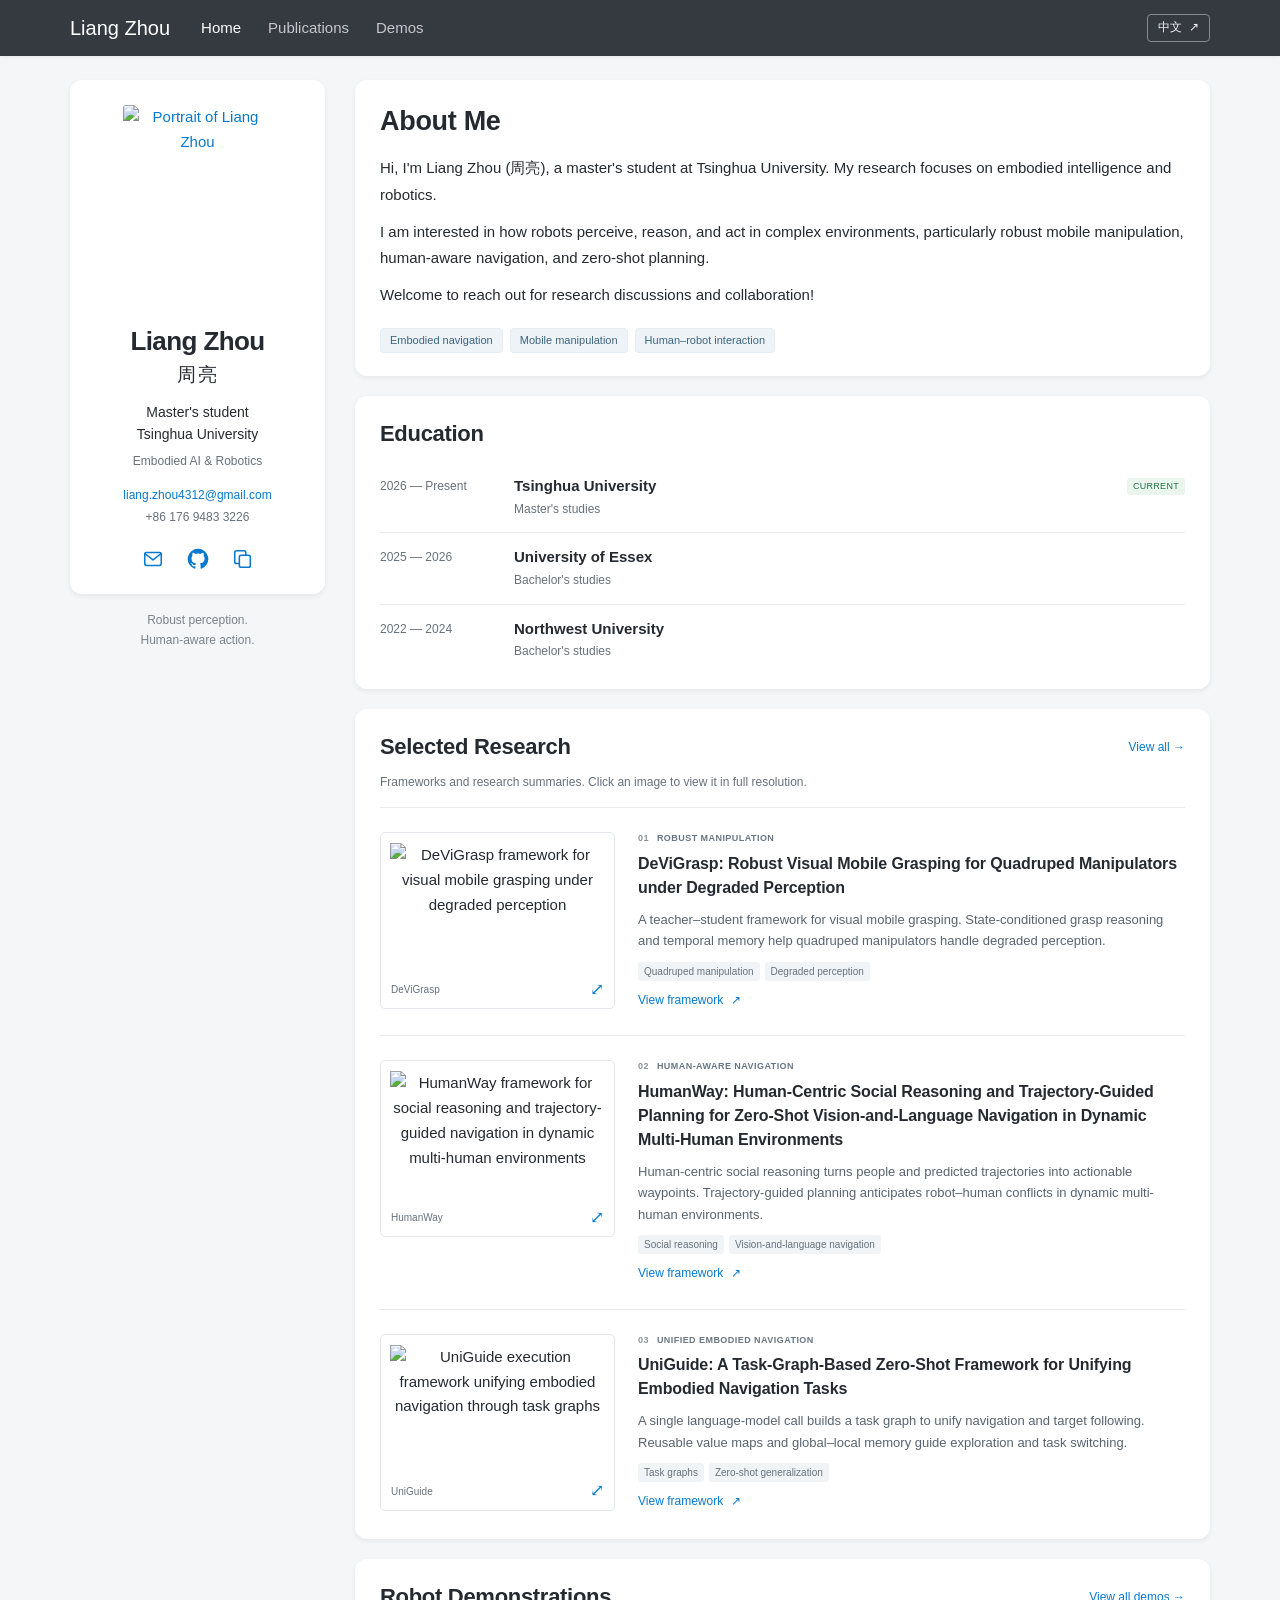
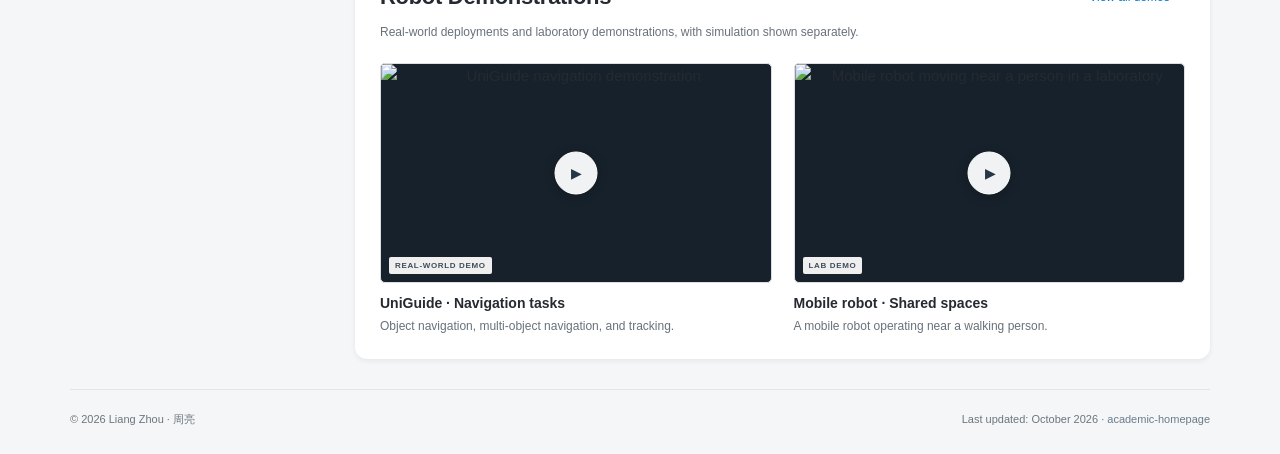
==== index.html @ 6afad13b "Add academic homepage pages and styles" ====
<!doctype html>
<html lang="en">
<head>
<meta charset="utf-8"><meta name="viewport" content="width=device-width,initial-scale=1"><meta name="theme-color" content="#343a40">
<title>Homepage - Liang Zhou · 周亮</title>
<meta name="description" content="Liang Zhou (周亮), master's student at Tsinghua University. Research in embodied navigation, human-aware planning, and robust mobile manipulation.">
<meta name="author" content="Liang Zhou"><meta property="og:title" content="Liang Zhou · 周亮"><meta property="og:description" content="Embodied intelligence, robust mobile manipulation and human-aware navigation."><meta property="og:type" content="website"><meta property="og:image" content="https://liangzhou4312-afk.github.io/assets/images/liang-zhou.jpg">
<link rel="canonical" href="https://liangzhou4312-afk.github.io/">
<link rel="icon" type="image/svg+xml" href="assets/icons/favicon.svg"><link rel="stylesheet" href="styles.css"><script defer src="script.js"></script>
</head>
<body data-page="home">
<a class="skip-link" href="#main" data-i18n="skip">Skip to content</a>
<header class="site-header"><div class="nav-wrap"><a class="wordmark" href="index.html">Liang Zhou</a><nav aria-label="Main navigation"><a href="index.html" data-i18n="navHome" class="active" aria-current="page">Home</a><a href="publications.html" data-i18n="navPublications">Publications</a><a href="showcase.html" data-i18n="navDemos">Demos</a></nav><button id="language-toggle" class="language-toggle" type="button" aria-label="切换到中文">中文</button></div></header>
<div class="site-layout"><aside class="profile-sidebar" aria-label="Personal profile">
  <div class="profile-card">
    <a href="index.html" class="portrait-link"><img class="portrait" src="assets/images/liang-zhou.jpg" width="150" height="200" alt="Portrait of Liang Zhou" fetchpriority="high"></a>
    <h1 class="profile-name">Liang Zhou <span lang="zh-CN">周亮</span></h1>
    <p class="profile-role" data-i18n="degreeRole">Master's student</p>
    <p class="profile-university">Tsinghua University</p>
    <p class="profile-field" data-i18n="profileField">Embodied AI & Robotics</p>
    <a class="profile-email" href="mailto:liang.zhou4312@gmail.com">liang.zhou4312@gmail.com</a>
    <a class="profile-phone" href="tel:+8617694833226">+86 176 9483 3226</a>
    <div class="profile-socials"><a href="mailto:liang.zhou4312@gmail.com" aria-label="Email Liang Zhou"><svg aria-hidden="true"><use href="#icon-mail"/></svg></a><a href="https://github.com/liangzhou4312-afk" target="_blank" rel="noopener noreferrer" aria-label="Liang Zhou on GitHub"><svg aria-hidden="true"><use href="#icon-github"/></svg></a><button id="copy-email" type="button" aria-label="Copy email address" title="Copy email"><svg aria-hidden="true"><use href="#icon-copy"/></svg></button></div>
  </div>
  <p class="sidebar-note" data-i18n="sidebarNote">Robust perception.
Human-aware action.</p>
</aside><main id="main" class="main-column"><section id="about" class="panel about-panel">
  <h2 data-i18n="aboutHeading">About Me</h2>
  <p data-i18n="aboutIntro">Hi, I'm Liang Zhou (周亮), a master's student at Tsinghua University. My research focuses on embodied intelligence and robotics.</p>
  <p data-i18n="aboutResearch">I am interested in how robots perceive, reason, and act in complex environments, particularly robust mobile manipulation, human-aware navigation, and zero-shot planning.</p>
  <p data-i18n="aboutWelcome">Welcome to reach out for research discussions and collaboration!</p>
  <div class="interest-tags"><span data-i18n="interest1">Embodied navigation</span><span data-i18n="interest2">Mobile manipulation</span><span data-i18n="interest3">Human–robot interaction</span></div>
</section><section id="education" class="panel education-panel"><h2 data-i18n="educationHeading">Education</h2><div class="education-list">
        <div class="education-row current"><div class="education-date" data-i18n="tsinghuaDate">2026 — Present</div><div class="education-school"><h3>Tsinghua University</h3><p data-i18n="master">Master's studies</p></div><span class="education-status" data-i18n="current">CURRENT</span></div>
        <div class="education-row"><div class="education-date">2025 — 2026</div><div class="education-school"><h3>University of Essex</h3><p data-i18n="bachelor">Bachelor's studies</p></div></div>
        <div class="education-row"><div class="education-date">2022 — 2024</div><div class="education-school"><h3>Northwest University</h3><p data-i18n="bachelor">Bachelor's studies</p></div></div></div></section><section id="research" class="panel research-panel"><div class="panel-heading"><h2 data-i18n="researchHeading">Selected Research</h2><a class="section-more" href="publications.html" data-i18n="viewAllResearch">View all →</a></div><p class="panel-note" data-i18n="frameworkNote">Frameworks and research summaries. Click an image to view it in full resolution.</p><div class="research-list">
        <article class="research-item">
          <button class="framework-button" type="button" data-figure="assets/images/devigrasp-framework.png" data-figure-title="DeViGrasp — Framework" aria-label="Enlarge DeViGrasp framework">
            <img src="assets/images/devigrasp-framework.png" alt="DeViGrasp framework for visual mobile grasping under degraded perception" loading="lazy" width="1200" height="620">
            <span class="image-label">DeViGrasp <span aria-hidden="true">⤢</span></span>
          </button>
          <div class="research-copy"><div class="paper-kicker"><span>01</span><span data-i18n="deviCategory">ROBUST MANIPULATION</span></div><h3>DeViGrasp: Robust Visual Mobile Grasping for Quadruped Manipulators under Degraded Perception</h3><p data-i18n="deviSummary">A teacher–student framework for visual mobile grasping. State-conditioned grasp reasoning and temporal memory help quadruped manipulators handle degraded perception.</p><div class="tags"><span data-i18n="tagQuadruped">Quadruped manipulation</span><span data-i18n="tagPerception">Degraded perception</span></div><button class="inline-action" type="button" data-figure="assets/images/devigrasp-framework.png" data-figure-title="DeViGrasp — Framework"><span data-i18n="viewFramework">View framework</span><span aria-hidden="true">↗</span></button></div>
        </article>
        <article class="research-item">
          <button class="framework-button" type="button" data-figure="assets/images/humanway-framework.png" data-figure-title="HumanWay — Framework" aria-label="Enlarge HumanWay framework">
            <img src="assets/images/humanway-framework.png" alt="HumanWay framework for social reasoning and trajectory-guided navigation in dynamic multi-human environments" loading="lazy" width="1200" height="620">
            <span class="image-label">HumanWay <span aria-hidden="true">⤢</span></span>
          </button>
          <div class="research-copy"><div class="paper-kicker"><span>02</span><span data-i18n="humanCategory">HUMAN-AWARE NAVIGATION</span></div><h3>HumanWay: Human-Centric Social Reasoning and Trajectory-Guided Planning for Zero-Shot Vision-and-Language Navigation in Dynamic Multi-Human Environments</h3><p data-i18n="humanSummary">Human-centric social reasoning turns people and predicted trajectories into actionable waypoints. Trajectory-guided planning anticipates robot–human conflicts in dynamic multi-human environments.</p><div class="tags"><span data-i18n="tagSocial">Social reasoning</span><span data-i18n="tagVLN">Vision-and-language navigation</span></div><button class="inline-action" type="button" data-figure="assets/images/humanway-framework.png" data-figure-title="HumanWay — Framework"><span data-i18n="viewFramework">View framework</span><span aria-hidden="true">↗</span></button></div>
        </article>
        <article class="research-item">
          <button class="framework-button" type="button" data-figure="assets/images/uniguide-framework.png" data-figure-title="UniGuide — Framework" aria-label="Enlarge UniGuide framework">
            <img src="assets/images/uniguide-framework.png" alt="UniGuide execution framework unifying embodied navigation through task graphs" loading="lazy" width="1200" height="620">
            <span class="image-label">UniGuide <span aria-hidden="true">⤢</span></span>
          </button>
          <div class="research-copy"><div class="paper-kicker"><span>03</span><span data-i18n="uniCategory">UNIFIED EMBODIED NAVIGATION</span></div><h3>UniGuide: A Task-Graph-Based Zero-Shot Framework for Unifying Embodied Navigation Tasks</h3><p data-i18n="uniSummary">A single language-model call builds a task graph to unify navigation and target following. Reusable value maps and global–local memory guide exploration and task switching.</p><div class="tags"><span data-i18n="tagGraph">Task graphs</span><span data-i18n="tagZero">Zero-shot generalization</span></div><button class="inline-action" type="button" data-figure="assets/images/uniguide-framework.png" data-figure-title="UniGuide — Framework"><span data-i18n="viewFramework">View framework</span><span aria-hidden="true">↗</span></button></div>
        </article></div></section><section id="demos" class="panel demos-panel"><div class="panel-heading"><h2 data-i18n="allDemosHeading">Robot Demonstrations</h2><a class="section-more" href="showcase.html" data-i18n="viewAllDemos">View all demos →</a></div><p class="panel-note" data-i18n="demoPageNote">Real-world deployments and laboratory demonstrations, with simulation shown separately.</p><div class="video-grid"><article class="video-card"><button class="video-preview" type="button" data-video="assets/videos/uniguide-deployment.mp4" data-title-key="videoUni" aria-label="Play UniGuide demonstration"><img src="assets/images/video-uniguide.jpg" alt="UniGuide navigation demonstration" width="1280" height="720" loading="lazy"><span class="play-button" aria-hidden="true">▶</span><span class="video-badge" data-i18n="badgeDeployment">REAL-WORLD DEMO</span></button><div class="video-caption"><h3 data-i18n="videoUni">UniGuide · Navigation tasks</h3><p data-i18n="videoUniText">Object navigation, multi-object navigation, and tracking.</p></div></article><article class="video-card"><button class="video-preview" type="button" data-video="assets/videos/mobile-robot-human-demo.mp4" data-title-key="videoMobile" aria-label="Play mobile robot laboratory demonstration"><img src="assets/images/video-mobile-robot.jpg" alt="Mobile robot moving near a person in a laboratory" width="1280" height="720" loading="lazy"><span class="play-button" aria-hidden="true">▶</span><span class="video-badge" data-i18n="badgeLab">LAB DEMO</span></button><div class="video-caption"><h3 data-i18n="videoMobile">Mobile robot · Shared spaces</h3><p data-i18n="videoMobileText">A mobile robot operating near a walking person.</p></div></article></div></section></main></div>
<footer class="site-footer"><span>© <span id="year">2026</span> Liang Zhou · 周亮</span><span><span data-i18n="lastUpdated">Last updated: October 2026</span> · <a href="https://github.com/luost26/academic-homepage" target="_blank" rel="noopener noreferrer">academic-homepage</a></span></footer>
  <dialog id="media-dialog" aria-labelledby="dialog-title"><div class="dialog-toolbar"><h2 id="dialog-title"></h2><button id="close-dialog" type="button" aria-label="Close viewer"><span aria-hidden="true">×</span></button></div><div id="dialog-content"></div></dialog>
<div id="toast" role="status" aria-live="polite"></div>
  <svg class="icon-sprite" xmlns="http://www.w3.org/2000/svg" aria-hidden="true"><symbol id="icon-github" viewBox="0 0 24 24"><path fill="currentColor" d="M12 .8a11.2 11.2 0 0 0-3.54 21.83c.56.1.77-.24.77-.54v-2.17c-3.12.68-3.78-1.33-3.78-1.33-.5-1.3-1.24-1.65-1.24-1.65-1.02-.7.08-.69.08-.69 1.13.08 1.73 1.16 1.73 1.16 1 1.72 2.63 1.22 3.27.94.1-.73.4-1.22.71-1.5-2.49-.29-5.1-1.25-5.1-5.54 0-1.23.44-2.23 1.15-3.02-.12-.28-.5-1.43.11-2.98 0 0 .94-.3 3.08 1.16a10.7 10.7 0 0 1 5.6 0c2.13-1.45 3.07-1.16 3.07-1.16.61 1.55.23 2.7.12 2.98.71.79 1.14 1.79 1.14 3.02 0 4.3-2.61 5.25-5.11 5.53.4.35.76 1.03.76 2.08v3.17c0 .3.2.65.77.54A11.2 11.2 0 0 0 12 .8Z"/></symbol><symbol id="icon-mail" viewBox="0 0 24 24"><g fill="none" stroke="currentColor" stroke-width="1.7" stroke-linecap="round" stroke-linejoin="round"><rect x="3" y="5" width="18" height="14" rx="2"/><path d="m3 6 9 7 9-7"/></g></symbol><symbol id="icon-copy" viewBox="0 0 24 24"><g fill="none" stroke="currentColor" stroke-width="1.7" stroke-linecap="round"><rect x="8" y="8" width="12" height="13" rx="2"/><path d="M15 8V5a2 2 0 0 0-2-2H5a2 2 0 0 0-2 2v10a2 2 0 0 0 2 2h3"/></g></symbol><symbol id="icon-phone" viewBox="0 0 24 24"><path d="m7 3 3 5-2.5 2a15 15 0 0 0 6.5 6.5l2-2.5 5 3c-.5 3-2 4-4 4C10 21 3 14 3 7c0-2 1-3.5 4-4Z" fill="none" stroke="currentColor" stroke-width="1.7" stroke-linejoin="round"/></symbol></svg>
</body></html>
---- styles.css ----
:root {
  --bg: #f5f6f7;
  --paper: #fff;
  --ink: #252a30;
  --muted: #68717a;
  --line: #e8ebee;
  --accent: #0879ce;
  --accent-light: #edf5fc;
  --nav: #343a40;
  --shadow: 0 2px 5px rgba(28, 38, 48, .075);
  font-family: -apple-system, BlinkMacSystemFont, "Segoe UI", Arial, "PingFang SC", "Microsoft YaHei", sans-serif;
}

* { box-sizing: border-box; }
html { scroll-behavior: smooth; scroll-padding-top: 82px; }
body { margin: 0; color: var(--ink); background: var(--bg); font-size: 15px; line-height: 1.65; -webkit-font-smoothing: antialiased; }
button, input { font: inherit; }
button { cursor: pointer; color: inherit; }
a { color: var(--accent); text-decoration: none; }
a:hover { text-decoration: underline; text-underline-offset: 3px; }
a, button { -webkit-tap-highlight-color: transparent; }
a:focus-visible, button:focus-visible { outline: 3px solid #218bd5; outline-offset: 4px; }
img { display: block; max-width: 100%; }
svg { width: 21px; height: 21px; flex-shrink: 0; }
h1, h2, h3, p { margin: 0; }
::selection { background: #d1e8fa; }

.site-header { position: sticky; top: 0; z-index: 30; background: var(--nav); box-shadow: 0 1px 4px #0001; }
.nav-wrap { width: min(1140px, calc(100% - 40px)); min-height: 56px; margin: auto; display: flex; align-items: center; gap: 31px; }
.wordmark { color: #fff; font-size: 20px; font-weight: 500; white-space: nowrap; }
.wordmark:hover { color: #fff; text-decoration: none; }
nav { display: flex; align-items: center; gap: 27px; }
nav a { color: #c5c8cb; font-size: 15px; padding: 15px 0; line-height: 26px; }
nav a:hover, nav a.active { color: #fff; text-decoration: none; }
.language-toggle { margin-left: auto; padding: 3px 10px; background: transparent; color: #f1f3f5; border: 1px solid #858b90; border-radius: 4px; font-size: 12px; white-space: nowrap; }
.language-toggle:hover { background: #ffffff16; }
.language-toggle span { margin-left: 4px; }
.site-header a:focus-visible, .site-header button:focus-visible { outline-color: #a0d8ff; }

.site-layout { width: min(1140px, calc(100% - 40px)); margin: 24px auto 0; display: grid; grid-template-columns: 255px minmax(0, 1fr); align-items: start; gap: 30px; }
.profile-sidebar { position: sticky; top: 80px; min-width: 0; }
.profile-card { padding: 25px 21px 20px; background: var(--paper); border-radius: 12px; box-shadow: var(--shadow); text-align: center; }
.portrait-link { display: block; width: 150px; margin: 0 auto 19px; border-radius: 3px; }
.portrait { width: 150px; height: 200px; object-fit: contain; background: #fff; border-radius: 3px; }
.profile-name { font-size: 26px; font-weight: 650; line-height: 1.35; letter-spacing: -.6px; }
.profile-name span { display: block; margin-top: 3px; font-size: 19px; font-weight: 400; letter-spacing: 2px; }
.profile-role { margin-top: 13px; font-size: 14px; line-height: 1.6; }
.profile-university { font-size: 14px; line-height: 1.6; }
.profile-field { color: var(--muted); font-size: 12px; margin-top: 6px; }
.profile-email { display: block; margin-top: 15px; font-size: 12px; overflow-wrap: anywhere; }
.profile-phone { display: block; margin-top: 2px; color: var(--muted); font-size: 12px; }
.profile-socials { display: flex; align-items: center; justify-content: center; gap: 17px; margin-top: 16px; }
.profile-socials a, .profile-socials button { display: inline-flex; align-items: center; justify-content: center; width: 28px; height: 30px; padding: 0; border: none; background: transparent; color: var(--accent); border-radius: 3px; }
.profile-socials a:hover, .profile-socials button:hover { background: var(--accent-light); }
.profile-socials svg { width: 22px; height: 22px; }
.sidebar-note { margin: 16px 12px 0; text-align: center; color: #7a838c; font-size: 12px; line-height: 1.7; white-space: pre-line; }
.main-column { min-width: 0; display: flex; flex-direction: column; gap: 20px; }
.panel { min-width: 0; padding: 23px 25px; background: var(--paper); border-radius: 12px; box-shadow: var(--shadow); }
.panel h2 { font-size: 22px; line-height: 1.35; font-weight: 650; letter-spacing: -.3px; }
.about-panel h2 { font-size: 27px; margin-bottom: 16px; }
.about-panel > p { margin-top: 11px; line-height: 1.75; }
.about-panel > p:first-of-type { margin-top: 0; }
.interest-tags { display: flex; flex-wrap: wrap; gap: 7px; margin-top: 19px; }
.interest-tags span { color: #3e657e; background: #edf3f7; border: 1px solid #e4edf3; padding: 2px 9px; border-radius: 4px; font-size: 11px; line-height: 1.8; }
.panel-heading { display: flex; align-items: center; justify-content: space-between; gap: 15px; }
.section-more { flex-shrink: 0; font-size: 12px; line-height: 1.5; }
.panel-note { margin-top: 10px; font-size: 12px; color: var(--muted); line-height: 1.7; }

.education-panel { padding-bottom: 14px; }
.education-list { margin-top: 13px; }
.education-row { display: flex; align-items: flex-start; gap: 22px; padding: 13px 0; border-top: 1px solid var(--line); }
.education-row:first-child { border-top: 0; }
.education-date { flex: 0 0 112px; padding-top: 2px; color: var(--muted); font-size: 12px; font-variant-numeric: tabular-nums; }
.education-school { min-width: 0; }
.education-school h3 { font-size: 15px; line-height: 1.5; font-weight: 600; }
.education-school p { margin-top: 2px; font-size: 12px; color: var(--muted); }
.education-status { margin-top: 3px; margin-left: auto; flex-shrink: 0; color: #237449; background: #eaf5ee; border-radius: 3px; font-size: 9px; letter-spacing: .3px; padding: 1px 6px; }

.research-item { display: grid; grid-template-columns: 235px minmax(0, 1fr); gap: 23px; align-items: start; padding: 24px 0; border-top: 1px solid var(--line); }
.research-item:first-child { margin-top: 15px; }
.research-item:last-child { padding-bottom: 3px; }
.framework-button { position: relative; display: block; width: 100%; border: 1px solid #e3e7eb; background: #fff; border-radius: 5px; padding: 10px 9px 27px; min-height: 176px; transition: border-color .18s, box-shadow .18s; }
.framework-button:hover { border-color: #8bbbe0; box-shadow: 0 2px 8px #1466a013; }
.framework-button img { width: 100%; height: 138px; object-fit: contain; }
.image-label { position: absolute; left: 10px; right: 10px; bottom: 6px; display: flex; align-items: center; justify-content: space-between; color: #65717c; font-size: 10px; line-height: 1.5; }
.image-label > span { color: var(--accent); font-size: 17px; }
.research-copy { min-width: 0; }
.paper-kicker { display: flex; align-items: center; gap: 8px; color: #697682; font-size: 9px; font-weight: 600; letter-spacing: .45px; line-height: 1.5; }
.paper-kicker > span:first-child { color: #88949f; }
.research-copy h3 { margin-top: 6px; font-size: 16px; line-height: 1.5; font-weight: 650; letter-spacing: -.12px; }
.research-copy > p { margin-top: 9px; color: #59646f; font-size: 13px; line-height: 1.65; }
.tags { display: flex; flex-wrap: wrap; gap: 5px; margin-top: 10px; }
.tags span { padding: 1px 6px; background: #f1f4f6; color: #66737f; border-radius: 3px; font-size: 10px; line-height: 1.7; }
.inline-action { display: inline-flex; gap: 8px; align-items: center; border: 0; padding: 0; background: transparent; color: var(--accent); font-size: 12px; line-height: 1.65; margin-top: 10px; }
.inline-action:hover { text-decoration: underline; text-underline-offset: 3px; }

.video-grid { display: grid; grid-template-columns: repeat(2, minmax(0, 1fr)); gap: 25px 22px; margin-top: 21px; }
.video-card { min-width: 0; }
.video-preview { position: relative; display: block; width: 100%; aspect-ratio: 16 / 9; padding: 0; background: #17212b; border: 1px solid #d9dfe5; border-radius: 5px; overflow: hidden; }
.video-preview > img { width: 100%; height: 100%; object-fit: contain; transition: opacity .2s; }
.video-preview:hover > img { opacity: .8; }
.play-button { position: absolute; top: 50%; left: 50%; transform: translate(-50%, -50%); display: flex; align-items: center; justify-content: center; width: 43px; height: 43px; padding-left: 2px; color: #263646; background: #fffffff0; border: 1px solid #fff; border-radius: 50%; font-size: 14px; box-shadow: 0 2px 12px #0003; transition: transform .2s; }
.video-preview:hover .play-button { transform: translate(-50%, -50%) scale(1.08); }
.video-badge { position: absolute; left: 8px; bottom: 8px; padding: 2px 6px; background: #ffffffed; color: #414d58; border-radius: 2px; font-size: 8px; font-weight: 650; letter-spacing: .65px; }
.video-badge.simulation { background: #e5f2ffed; color: #295d83; }
.video-caption { padding-top: 10px; }
.video-caption h3 { font-size: 14px; line-height: 1.5; font-weight: 600; }
.video-caption p { margin-top: 3px; font-size: 12px; line-height: 1.6; color: var(--muted); }

.site-footer { width: min(1140px, calc(100% - 40px)); margin: 30px auto 0; padding: 20px 0 25px; border-top: 1px solid #e1e5e8; display: flex; justify-content: space-between; gap: 16px; font-size: 11px; line-height: 1.7; color: #6c757d; }
.site-footer a { color: #687c8d; }
.skip-link { position: fixed; top: 5px; left: 12px; padding: 8px 16px; transform: translateY(-150%); color: #fff; background: #14598c; border-radius: 4px; z-index: 100; }
.skip-link:focus { transform: translateY(0); }
.icon-sprite { position: absolute; width: 0; height: 0; overflow: hidden; }

dialog { width: 1200px; max-width: calc(100vw - 40px); max-height: 92vh; padding: 0; border: 1px solid #dce2e7; border-radius: 10px; background: #fff; color: var(--ink); box-shadow: 0 20px 100px #0005; }
dialog::backdrop { background: #14202dbf; backdrop-filter: blur(4px); }
.dialog-toolbar { position: sticky; top: 0; z-index: 2; display: flex; align-items: center; justify-content: space-between; gap: 20px; padding: 12px 17px; border-bottom: 1px solid var(--line); background: #fff; }
.dialog-toolbar h2 { margin: 0; font-size: 14px; font-weight: 600; line-height: 1.5; }
.dialog-toolbar button { flex-shrink: 0; display: flex; align-items: center; justify-content: center; width: 33px; height: 33px; padding: 0; border: none; border-radius: 50%; background: #f0f3f6; color: #45515d; font-size: 25px; line-height: 1; }
.dialog-toolbar button:hover { background: #e1e8ee; }
.original-link { margin-left: auto; font-size: 12px; white-space: nowrap; }
.original-link[hidden] { display: none; }
#dialog-content { min-height: 100px; padding: 18px; }
#dialog-content img { width: 100%; height: auto; margin: auto; }
#dialog-content video { display: block; width: 100%; max-height: 76vh; background: #101820; }
#dialog-content .media-error { padding: 20px; font-size: 14px; color: var(--muted); }
#dialog-content .media-error a { text-decoration: underline; }
body.dialog-open { overflow: hidden; }
#toast { position: fixed; left: 50%; bottom: 28px; z-index: 100; width: max-content; max-width: calc(100% - 32px); padding: 10px 18px; border-radius: 5px; color: #fff; background: #263747; font-size: 13px; opacity: 0; pointer-events: none; transform: translate(-50%, 20px); transition: opacity .2s, transform .2s; }
#toast.visible { opacity: 1; transform: translate(-50%, 0); }
html[lang="zh-CN"] .about-panel > p { line-height: 1.9; }
html[lang="zh-CN"] .research-copy > p { line-height: 1.85; }

@media (max-width: 1100px) {
  .site-layout { grid-template-columns: 235px minmax(0, 1fr); gap: 24px; }
  .profile-card { padding-inline: 16px; }
  .research-item { grid-template-columns: 200px minmax(0, 1fr); gap: 20px; }
  .framework-button { min-height: 158px; }
  .framework-button img { height: 120px; }
  .research-copy h3 { font-size: 15px; }
}

@media (min-width: 768px) and (max-width: 900px) {
  .site-layout { grid-template-columns: 210px minmax(0, 1fr); gap: 20px; }
  .panel { padding: 21px; }
  .profile-card { padding-inline: 12px; }
  .profile-name { font-size: 24px; }
  .profile-email { font-size: 11px; }
  .research-item { grid-template-columns: 1fr; gap: 16px; }
  .framework-button { min-height: 185px; }
  .framework-button img { height: 148px; }
  .education-row { gap: 13px; }
  .education-date { flex-basis: 94px; font-size: 11px; }
  .education-school h3 { font-size: 14px; }
  .education-status { font-size: 8px; padding-inline: 4px; }
  .video-grid { gap: 22px 16px; }
  .video-caption h3 { font-size: 13px; }
  .panel-heading h2 { font-size: 21px; }
}

@media (max-width: 767px) {
  html { scroll-padding-top: 78px; }
  .nav-wrap { width: calc(100% - 32px); min-height: 55px; gap: 25px; }
  .wordmark { font-size: 18px; }
  nav { gap: 21px; }
  nav a { font-size: 13px; padding: 14px 0; }
  .site-layout { width: calc(100% - 32px); margin-top: 20px; display: block; }
  .profile-sidebar { position: static; margin-bottom: 20px; }
  .profile-card { position: relative; display: grid; grid-template-columns: 128px minmax(0, 1fr); grid-template-rows: repeat(7, auto); column-gap: 26px; padding: 24px; text-align: left; }
  .portrait-link { grid-column: 1; grid-row: 1 / 8; width: 120px; margin: auto 0; }
  .portrait { width: 120px; height: 160px; }
  .profile-name, .profile-role, .profile-university, .profile-field, .profile-email, .profile-phone, .profile-socials { grid-column: 2; }
  .profile-name { font-size: 25px; }
  .profile-name span { display: inline; margin-left: 8px; font-size: 18px; letter-spacing: 1px; white-space: nowrap; }
  .profile-role { margin-top: 10px; }
  .profile-university { font-size: 14px; }
  .profile-field { margin-top: 3px; }
  .profile-email { margin-top: 10px; font-size: 12px; }
  .profile-phone { margin-top: 1px; }
  .profile-socials { justify-content: flex-start; gap: 13px; margin-top: 9px; }
  .profile-socials a, .profile-socials button { width: 25px; height: 27px; }
  .profile-socials svg { width: 20px; height: 20px; }
  .sidebar-note { display: none; }
  .main-column { gap: 18px; }
  .panel { padding: 22px; }
  .about-panel h2 { font-size: 26px; }
  .panel h2 { font-size: 22px; }
  .about-panel > p { font-size: 14px; line-height: 1.8; }
  .research-item { grid-template-columns: 200px minmax(0, 1fr); gap: 21px; }
  .research-copy h3 { font-size: 15px; }
  .education-row { gap: 20px; }
  .education-date { flex-basis: 108px; }
  .video-grid { grid-template-columns: 1fr; gap: 26px; }
  .video-caption h3 { font-size: 15px; }
  .video-caption p { font-size: 13px; }
  .site-footer { width: calc(100% - 32px); flex-wrap: wrap; gap: 5px; margin-top: 24px; font-size: 10px; }
  dialog { max-width: calc(100vw - 20px); max-height: 94vh; border-radius: 7px; }
  .dialog-toolbar { padding: 10px 13px; gap: 12px; }
  .dialog-toolbar h2 { font-size: 12px; }
  .dialog-toolbar button { width: 30px; height: 30px; }
  .original-link { font-size: 11px; }
  #dialog-content { padding: 10px; }
}

@media (max-width: 600px) {
  .research-item { grid-template-columns: 1fr; gap: 16px; padding-block: 22px; }
  .framework-button { padding: 13px 14px 29px; min-height: 0; }
  .framework-button img { height: 185px; }
  .research-copy h3 { font-size: 16px; }
  .research-copy > p { font-size: 13px; }
  .panel-note { font-size: 12px; }
  .panel-heading { gap: 12px; align-items: baseline; }
  .section-more { font-size: 11px; }
}

@media (max-width: 420px) {
  .nav-wrap { width: calc(100% - 28px); min-height: 56px; gap: 17px; flex-wrap: wrap; }
  .wordmark { font-size: 16px; }
  nav { gap: 13px; }
  nav a { font-size: 12px; }
  .language-toggle { padding: 3px 7px; font-size: 11px; }
  .language-toggle span { display: none; }
  .site-layout { width: calc(100% - 28px); margin-top: 16px; }
  .profile-card { grid-template-columns: 88px minmax(0, 1fr); column-gap: 17px; padding: 19px 17px; }
  .portrait-link { width: 88px; }
  .portrait { width: 88px; height: 118px; }
  .profile-name { font-size: 22px; }
  .profile-name span { display: block; margin: 1px 0 0; font-size: 16px; letter-spacing: 2px; }
  .profile-role { margin-top: 7px; font-size: 12px; }
  .profile-university { font-size: 12px; }
  .profile-field { font-size: 10px; }
  .profile-email { font-size: 10.5px; margin-top: 7px; }
  .profile-phone { font-size: 11px; }
  .profile-socials { margin-top: 6px; }
  .panel { padding: 20px 18px; }
  .panel h2 { font-size: 21px; }
  .about-panel h2 { font-size: 25px; }
  .interest-tags { gap: 6px; }
  .interest-tags span { font-size: 10px; padding-inline: 7px; }
  .education-row { gap: 13px; }
  .education-date { flex-basis: 87px; font-size: 10px; padding-top: 3px; }
  .education-school h3 { font-size: 13px; }
  .education-school p { font-size: 11px; }
  .education-status { position: absolute; right: 0; bottom: 11px; font-size: 7px; }
  .education-row.current { position: relative; padding-bottom: 30px; }
  .framework-button img { height: 165px; }
  .paper-kicker { font-size: 8px; }
  .research-copy h3 { font-size: 15px; }
  .section-more { font-size: 10px; }
  .video-grid { margin-top: 18px; }
  .site-footer { width: calc(100% - 28px); }
}

@media (max-width: 350px) {
  .nav-wrap { gap: 12px; }
  nav { gap: 10px; }
  nav a { font-size: 11px; }
  .wordmark { font-size: 15px; }
  .profile-card { padding-inline: 14px; grid-template-columns: 76px minmax(0, 1fr); column-gap: 13px; }
  .portrait-link, .portrait { width: 76px; }
  .portrait { height: 102px; }
  .profile-name { font-size: 20px; }
  .profile-email { font-size: 10px; }
  .dialog-toolbar { gap: 8px; }
  .dialog-toolbar h2, .original-link { font-size: 10px; }
}

@media (prefers-reduced-motion: reduce) {
  html { scroll-behavior: auto; }
  *, *::before, *::after { transition: none !important; animation: none !important; }
}
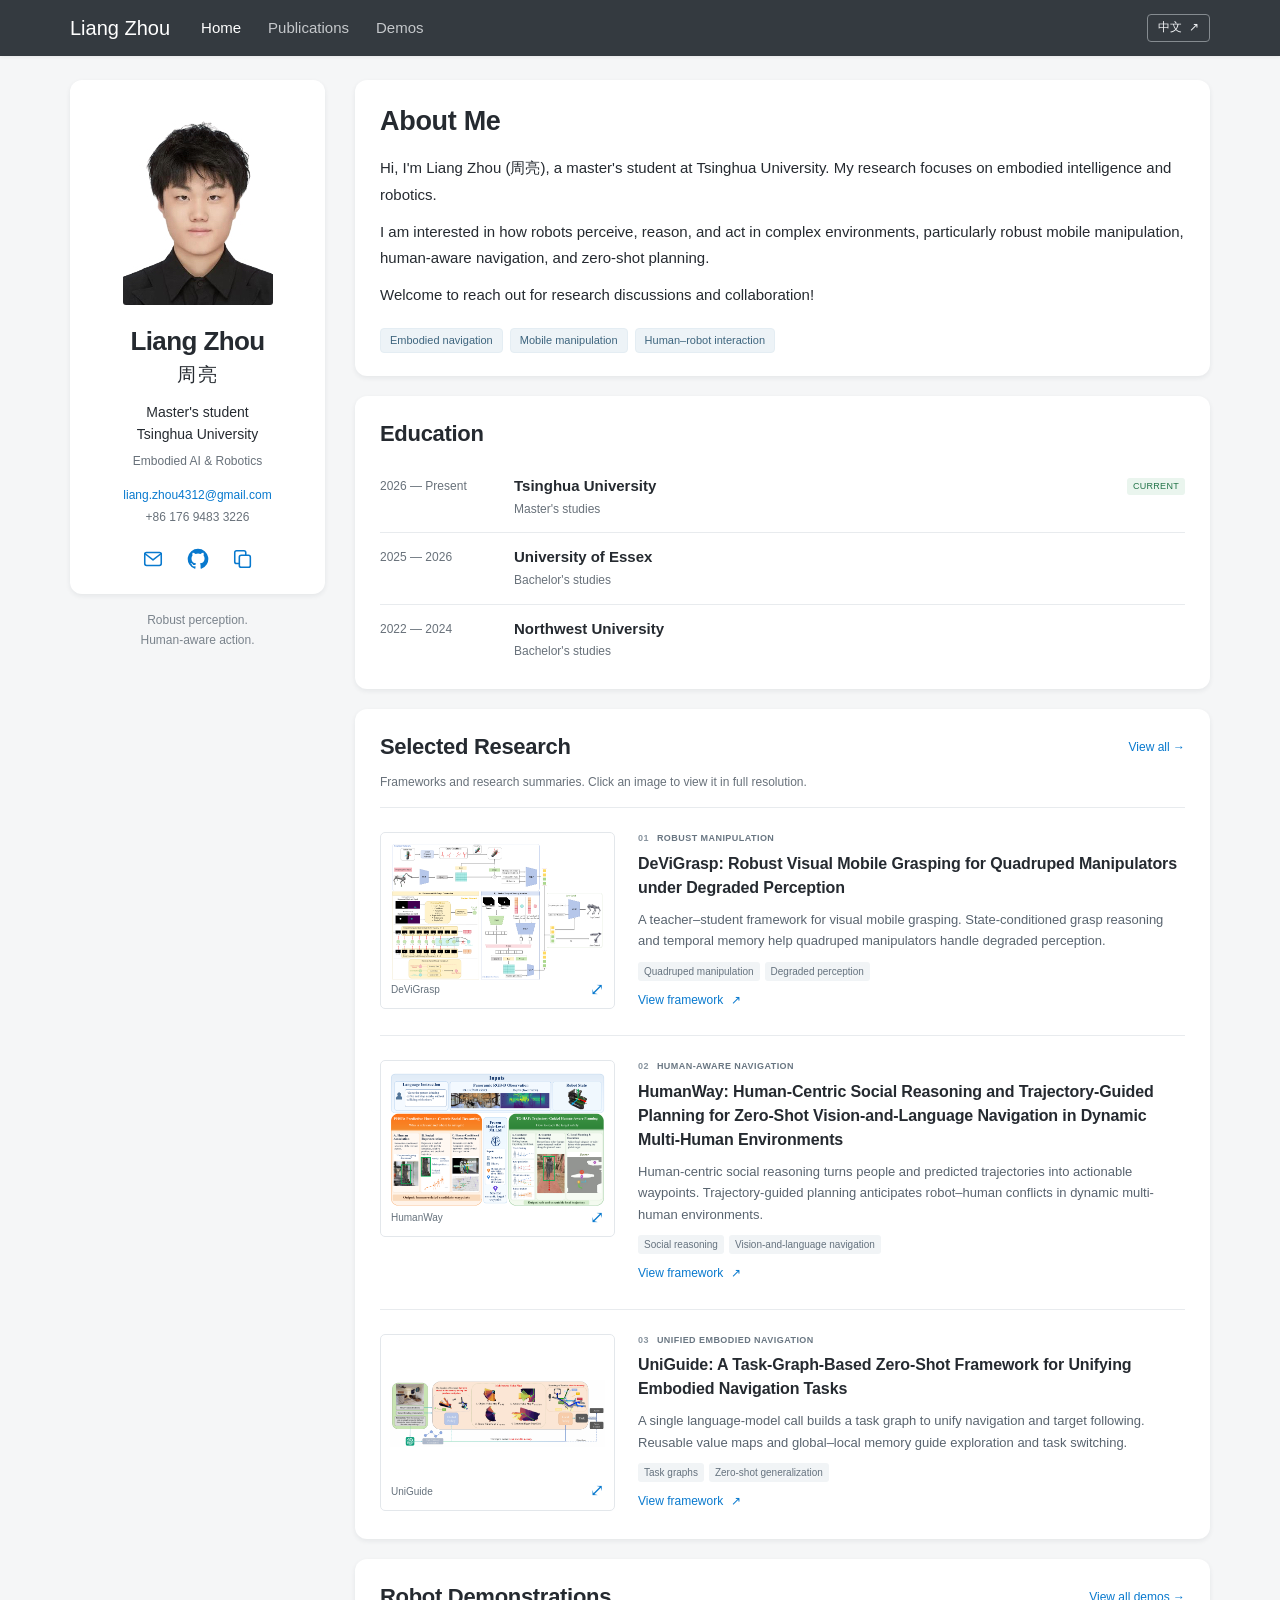
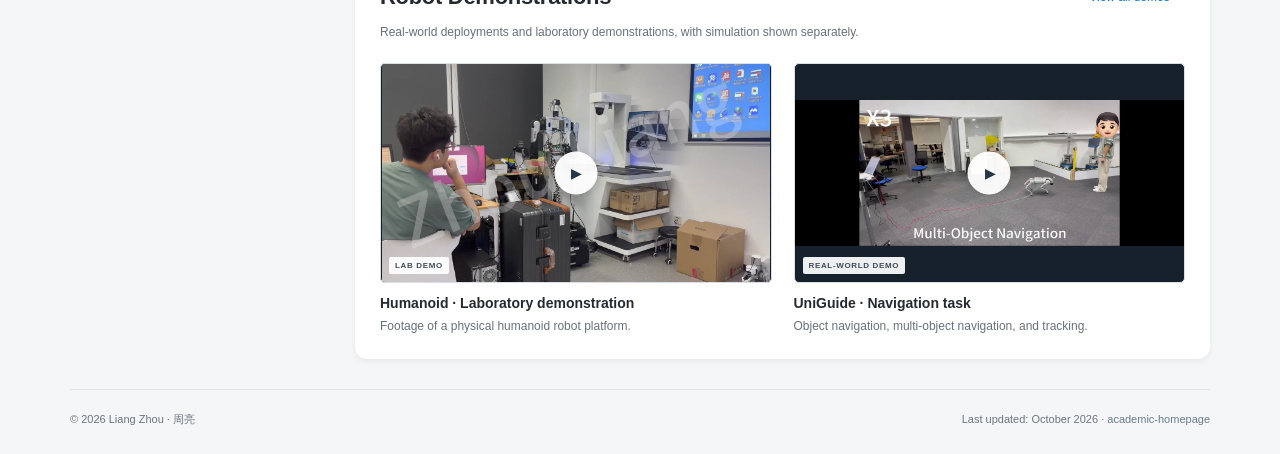
==== commit 06f74162: "Reorder robot demonstrations" ====
--- a/index.html
+++ b/index.html
@@ -54,7 +54,7 @@
             <span class="image-label">UniGuide <span aria-hidden="true">⤢</span></span>
           </button>
           <div class="research-copy"><div class="paper-kicker"><span>03</span><span data-i18n="uniCategory">UNIFIED EMBODIED NAVIGATION</span></div><h3>UniGuide: A Task-Graph-Based Zero-Shot Framework for Unifying Embodied Navigation Tasks</h3><p data-i18n="uniSummary">A single language-model call builds a task graph to unify navigation and target following. Reusable value maps and global–local memory guide exploration and task switching.</p><div class="tags"><span data-i18n="tagGraph">Task graphs</span><span data-i18n="tagZero">Zero-shot generalization</span></div><button class="inline-action" type="button" data-figure="assets/images/uniguide-framework.png" data-figure-title="UniGuide — Framework"><span data-i18n="viewFramework">View framework</span><span aria-hidden="true">↗</span></button></div>
-        </article></div></section><section id="demos" class="panel demos-panel"><div class="panel-heading"><h2 data-i18n="allDemosHeading">Robot Demonstrations</h2><a class="section-more" href="showcase.html" data-i18n="viewAllDemos">View all demos →</a></div><p class="panel-note" data-i18n="demoPageNote">Real-world deployments and laboratory demonstrations, with simulation shown separately.</p><div class="video-grid"><article class="video-card"><button class="video-preview" type="button" data-video="assets/videos/uniguide-deployment.mp4" data-title-key="videoUni" aria-label="Play UniGuide demonstration"><img src="assets/images/video-uniguide.jpg" alt="UniGuide navigation demonstration" width="1280" height="720" loading="lazy"><span class="play-button" aria-hidden="true">▶</span><span class="video-badge" data-i18n="badgeDeployment">REAL-WORLD DEMO</span></button><div class="video-caption"><h3 data-i18n="videoUni">UniGuide · Navigation tasks</h3><p data-i18n="videoUniText">Object navigation, multi-object navigation, and tracking.</p></div></article><article class="video-card"><button class="video-preview" type="button" data-video="assets/videos/mobile-robot-human-demo.mp4" data-title-key="videoMobile" aria-label="Play mobile robot laboratory demonstration"><img src="assets/images/video-mobile-robot.jpg" alt="Mobile robot moving near a person in a laboratory" width="1280" height="720" loading="lazy"><span class="play-button" aria-hidden="true">▶</span><span class="video-badge" data-i18n="badgeLab">LAB DEMO</span></button><div class="video-caption"><h3 data-i18n="videoMobile">Mobile robot · Shared spaces</h3><p data-i18n="videoMobileText">A mobile robot operating near a walking person.</p></div></article></div></section></main></div>
+        </article></div></section><section id="demos" class="panel demos-panel"><div class="panel-heading"><h2 data-i18n="allDemosHeading">Robot Demonstrations</h2><a class="section-more" href="showcase.html" data-i18n="viewAllDemos">View all demos →</a></div><p class="panel-note" data-i18n="demoPageNote">Real-world deployments and laboratory demonstrations, with simulation shown separately.</p><div class="video-grid"><article class="video-card"><button class="video-preview" type="button" data-video="assets/videos/humanoid-lab-demo.mp4" data-title-key="videoHumanoid" aria-label="Play humanoid robot laboratory demonstration"><img src="assets/images/video-humanoid.jpg" alt="Humanoid robot in a laboratory" width="1280" height="720" loading="lazy"><span class="play-button" aria-hidden="true">▶</span><span class="video-badge" data-i18n="badgeLab">LAB DEMO</span></button><div class="video-caption"><h3 data-i18n="videoHumanoid">Humanoid · Laboratory demonstration</h3><p data-i18n="videoHumanoidText">Footage of a physical humanoid robot platform.</p></div></article><article class="video-card"><button class="video-preview" type="button" data-video="assets/videos/uniguide-deployment.mp4" data-title-key="videoUni" aria-label="Play UniGuide demonstration"><img src="assets/images/video-uniguide.jpg" alt="UniGuide navigation demonstration" width="1280" height="720" loading="lazy"><span class="play-button" aria-hidden="true">▶</span><span class="video-badge" data-i18n="badgeDeployment">REAL-WORLD DEMO</span></button><div class="video-caption"><h3 data-i18n="videoUni">UniGuide · Navigation task</h3><p data-i18n="videoUniText">Object navigation, multi-object navigation, and tracking.</p></div></article></div></section></main></div>
 <footer class="site-footer"><span>© <span id="year">2026</span> Liang Zhou · 周亮</span><span><span data-i18n="lastUpdated">Last updated: October 2026</span> · <a href="https://github.com/luost26/academic-homepage" target="_blank" rel="noopener noreferrer">academic-homepage</a></span></footer>
   <dialog id="media-dialog" aria-labelledby="dialog-title"><div class="dialog-toolbar"><h2 id="dialog-title"></h2><button id="close-dialog" type="button" aria-label="Close viewer"><span aria-hidden="true">×</span></button></div><div id="dialog-content"></div></dialog>
 <div id="toast" role="status" aria-live="polite"></div>
